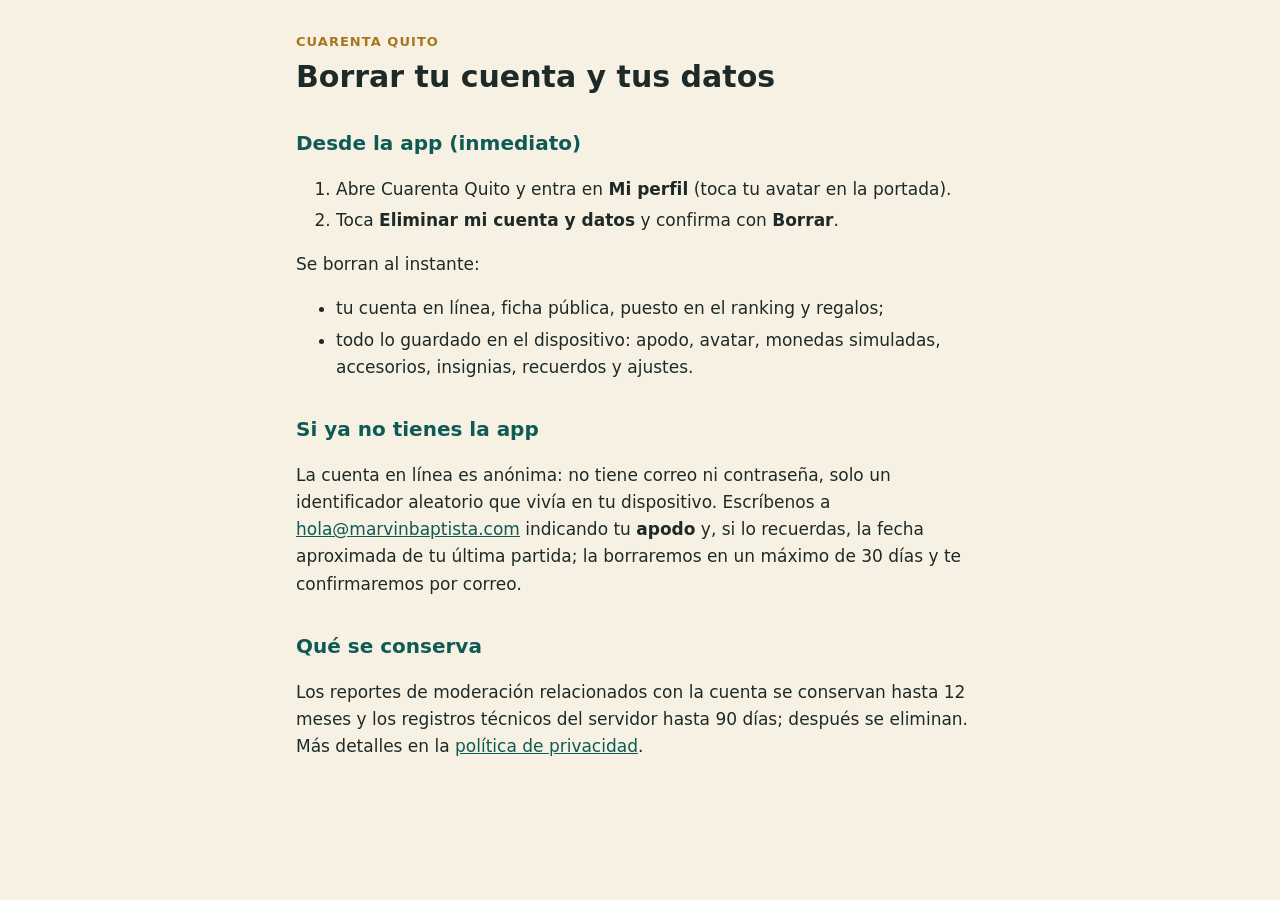
==== borrar-cuenta.html @ f4f8c2e3 "Política de privacidad y borrado de cuenta de Cuarenta Quito" ====
<!doctype html>
<html lang="es">
<head>
<meta charset="utf-8">
<meta name="viewport" content="width=device-width, initial-scale=1">
<title>Borrar tu cuenta · Cuarenta Quito</title>
<link rel="stylesheet" href="estilo.css">
</head>
<body>
<main>
<p class="marca">Cuarenta Quito</p>
<h1>Borrar tu cuenta y tus datos</h1>

<h2>Desde la app (inmediato)</h2>
<ol>
  <li>Abre Cuarenta Quito y entra en <strong>Mi perfil</strong> (toca tu avatar en la portada).</li>
  <li>Toca <strong>Eliminar mi cuenta y datos</strong> y confirma con <strong>Borrar</strong>.</li>
</ol>
<p>Se borran al instante:</p>
<ul>
  <li>tu cuenta en línea, ficha pública, puesto en el ranking y regalos;</li>
  <li>todo lo guardado en el dispositivo: apodo, avatar, monedas simuladas, accesorios, insignias, recuerdos y ajustes.</li>
</ul>

<h2>Si ya no tienes la app</h2>
<p>La cuenta en línea es anónima: no tiene correo ni contraseña, solo un identificador aleatorio que vivía en tu dispositivo. Escríbenos a <a href="mailto:hola@marvinbaptista.com">hola@marvinbaptista.com</a> indicando tu <strong>apodo</strong> y, si lo recuerdas, la fecha aproximada de tu última partida; la borraremos en un máximo de 30 días y te confirmaremos por correo.</p>

<h2>Qué se conserva</h2>
<p>Los reportes de moderación relacionados con la cuenta se conservan hasta 12 meses y los registros técnicos del servidor hasta 90 días; después se eliminan. Más detalles en la <a href="privacidad.html">política de privacidad</a>.</p>
</main>
</body>
</html>
---- estilo.css ----
:root {
  --fondo: #F7F1E3;
  --texto: #1E2A28;
  --suave: #5A6563;
  --acento: #0E5A54;
  --oro: #A8761C;
}
@media (prefers-color-scheme: dark) {
  :root {
    --fondo: #061A19;
    --texto: #F3EBD9;
    --suave: #A9B5B2;
    --acento: #7FD1C7;
    --oro: #E2B65A;
  }
}
* { box-sizing: border-box; }
body {
  margin: 0;
  background: var(--fondo);
  color: var(--texto);
  font: 17px/1.6 system-ui, -apple-system, "Segoe UI", Roboto, sans-serif;
}
main { max-width: 720px; margin: 0 auto; padding: 32px 16px 64px; }
.marca { color: var(--oro); font-weight: 800; letter-spacing: 0.08em; text-transform: uppercase; font-size: 13px; margin: 0; }
h1 { font-size: 30px; line-height: 1.2; margin: 6px 0 4px; }
h2 { font-size: 20px; margin: 32px 0 6px; color: var(--acento); }
.fecha { color: var(--suave); margin-top: 0; }
a { color: var(--acento); }
li { margin: 4px 0; }
.contacto { font-weight: 700; }
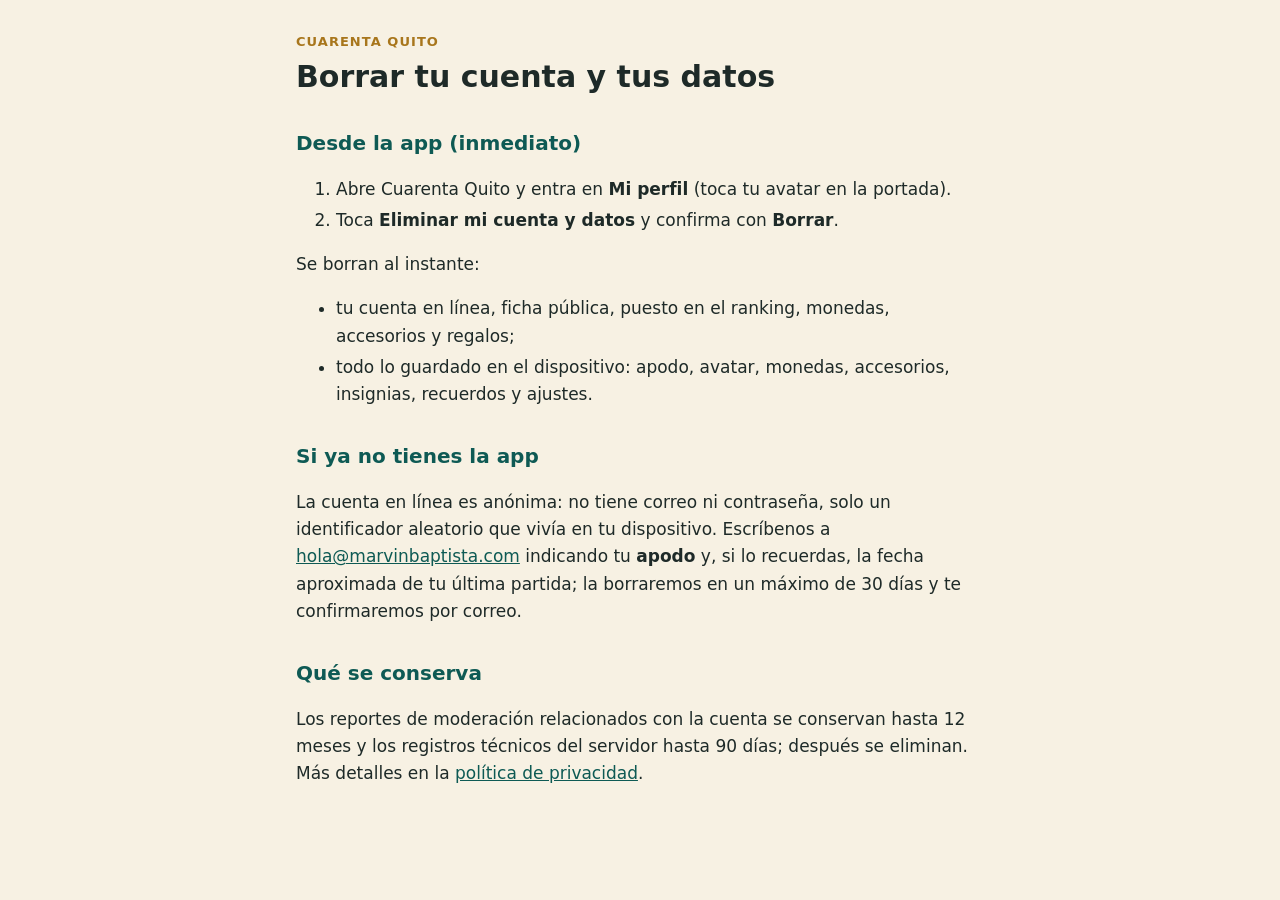
==== commit 99be5b14: "Cartera en el servidor y borrado de monedas y accesorios" ====
--- a/borrar-cuenta.html
+++ b/borrar-cuenta.html
@@ -18,8 +18,8 @@
 </ol>
 <p>Se borran al instante:</p>
 <ul>
-  <li>tu cuenta en línea, ficha pública, puesto en el ranking y regalos;</li>
-  <li>todo lo guardado en el dispositivo: apodo, avatar, monedas simuladas, accesorios, insignias, recuerdos y ajustes.</li>
+  <li>tu cuenta en línea, ficha pública, puesto en el ranking, monedas, accesorios y regalos;</li>
+  <li>todo lo guardado en el dispositivo: apodo, avatar, monedas, accesorios, insignias, recuerdos y ajustes.</li>
 </ul>
 
 <h2>Si ya no tienes la app</h2>
